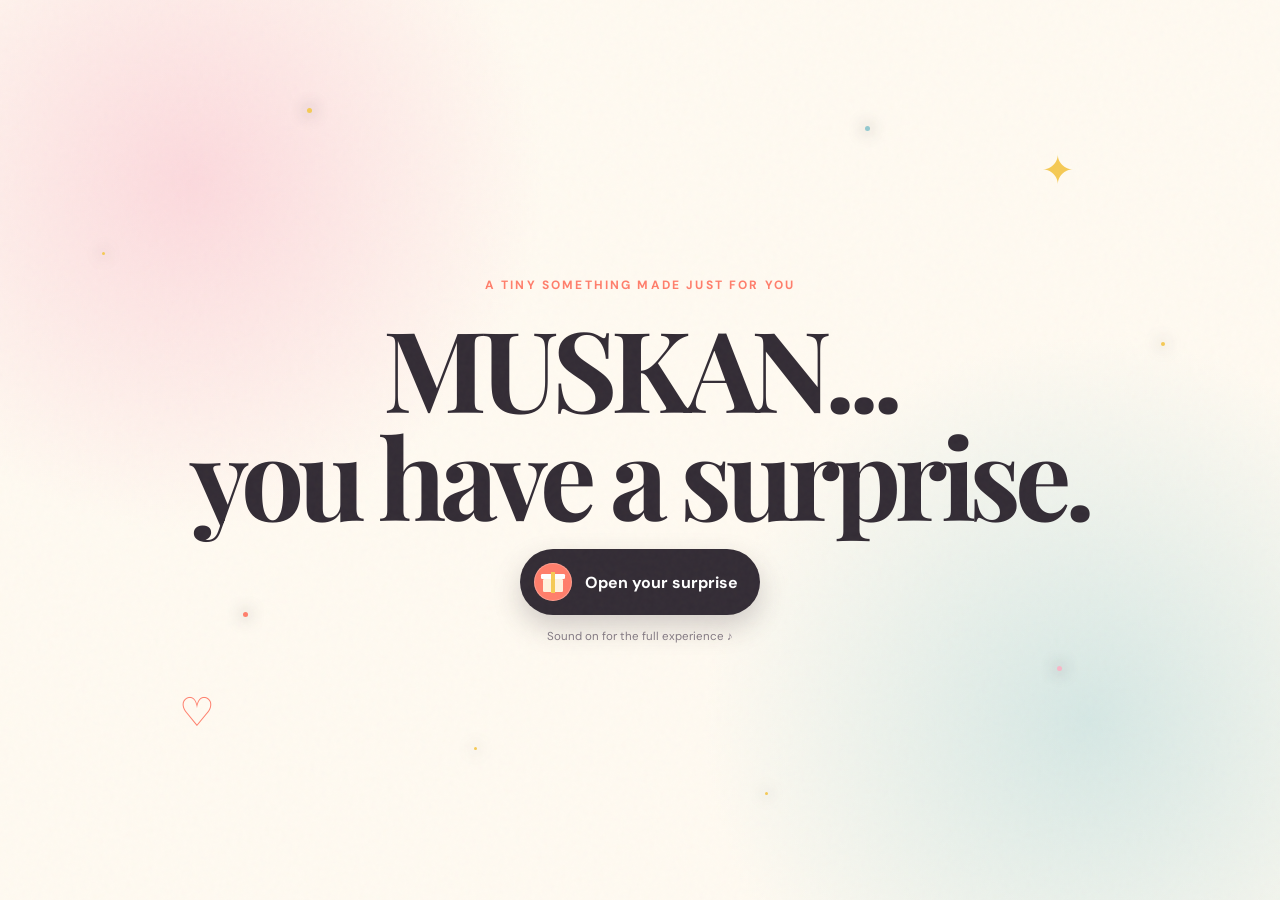
==== birthday/index.html @ 4f7c6320 "happy" ====
<!doctype html>
<html lang="en">
  <head>
    <meta charset="UTF-8" />
    <meta name="viewport" content="width=device-width, initial-scale=1.0" />
    <meta name="theme-color" content="#fff7ed" />
    <meta
      name="description"
      content="A little birthday surprise, made with a whole lot of love."
    />
    <title>A Birthday Surprise ✨</title>
    <link rel="preconnect" href="https://fonts.googleapis.com" />
    <link rel="preconnect" href="https://fonts.gstatic.com" crossorigin />
    <link
      href="https://fonts.googleapis.com/css2?family=DM+Sans:wght@400;500;600;700&family=Playfair+Display:ital,wght@0,700;1,600&display=swap"
      rel="stylesheet"
    />
    <link rel="stylesheet" href="styles.css" />
  </head>
  <body>
    <div class="noise" aria-hidden="true"></div>
    <div class="cursor-glow" id="cursor-glow" aria-hidden="true"></div>
    <canvas id="confetti" aria-hidden="true"></canvas>

    <main>
      <section class="intro" id="intro" aria-labelledby="intro-title">
        <div class="star-field" aria-hidden="true">
          <i></i><i></i><i></i><i></i><i></i><i></i><i></i><i></i>
        </div>
        <div class="intro-orbit orbit-one" aria-hidden="true">✦</div>
        <div class="intro-orbit orbit-two" aria-hidden="true">♡</div>
        <p class="eyebrow">A tiny something made just for you</p>
        <h1 id="intro-title">MUSKAN...<br />you have a surprise.</h1>
        <button class="gift-button" id="open-surprise" type="button">
          <span class="gift-icon" aria-hidden="true">
            <i class="gift-lid"></i><i class="gift-box"></i><i class="gift-ribbon"></i>
          </span>
          <span>Open your surprise</span>
        </button>
        <p class="sound-note">Sound on for the full experience ♪</p>
      </section>

      <div class="surprise" id="surprise" aria-hidden="true">
        <nav class="nav" aria-label="Main navigation">
          <span class="page-progress" id="page-progress" aria-hidden="true"></span>
          <a class="logo" href="#home" aria-label="Back to top">♡</a>
          <div class="nav-links">
            <a href="#wish">Your wish</a>
            <a href="#memories">Memories</a>
            <a href="#reasons">Why you</a>
            <a href="#finale">One more thing</a>
          </div>
          <button class="music-button" id="music-toggle" type="button" aria-label="Pause music">
            <span class="music-bars" aria-hidden="true"><i></i><i></i><i></i></span>
          </button>
        </nav>

        <section class="hero" id="home">
          <div class="hero-sparkles" aria-hidden="true">
            <span>✦</span><span>✧</span><span>✦</span>
          </div>
          <div class="balloon balloon-one" aria-hidden="true"><i></i></div>
          <div class="balloon balloon-two" aria-hidden="true"><i></i></div>
          <div class="balloon balloon-three" aria-hidden="true"><i></i></div>
          <p class="eyebrow reveal">Today is a very good day because...</p>
          <h2 class="reveal">the world got<br /><em>you.</em></h2>
          <p class="hero-copy reveal">
            Happy Birthday, <span data-name>Beautiful Human</span>! Here’s your
            little corner of the internet, wrapped in love.
          </p>
          <a class="scroll-cue reveal" href="#wish">
            <span>unwrap it</span>
            <span aria-hidden="true">↓</span>
          </a>
          <div class="floating-shape shape-pink" aria-hidden="true"></div>
          <div class="floating-shape shape-yellow" aria-hidden="true"></div>
          <div class="floating-shape shape-blue" aria-hidden="true"></div>
        </section>

        <div class="marquee" aria-label="Birthday celebration">
          <div class="marquee-track">
            <span>HAPPY BIRTHDAY</span><i>✦</i><span>MAKE A WISH</span><i>♡</i>
            <span>YOU ARE LOVED</span><i>✦</i><span>HAPPY BIRTHDAY</span><i>♡</i>
            <span>MAKE A WISH</span><i>✦</i><span>YOU ARE LOVED</span><i>♡</i>
          </div>
        </div>

        <section class="wish section" id="wish">
          <div class="section-number">01</div>
          <div class="wish-card reveal">
            <span class="tape" aria-hidden="true"></span>
            <span class="wax-seal" aria-hidden="true">♡</span>
            <p class="handwritten">My birthday wish for you</p>
            <h3>May this year feel like sunshine finding you in every room.</h3>
            <p>
              May you laugh until your cheeks hurt, meet beautiful surprises,
              and keep becoming more wonderfully, unmistakably you.
            </p>
            <div class="card-signoff">
              With all my heart,<br /><strong data-from>Your favourite person</strong> ♡
            </div>
          </div>
          <div class="doodle doodle-star" aria-hidden="true">✦</div>
          <div class="doodle doodle-heart" aria-hidden="true">♡</div>
        </section>

        <section class="memories section" id="memories">
          <div class="memory-heading reveal">
            <div class="section-number">02</div>
            <p class="eyebrow">Some favourite frames</p>
            <h3>A face the camera<br /><em>clearly adores.</em></h3>
            <p>Four little reminders that you make every frame brighter.</p>
          </div>
          <div class="photo-collage">
            <figure class="photo-card photo-main reveal">
              <img
                src="photo/WhatsApp Image 2026-07-06 at 11.30.41 AM.jpeg"
                alt="A beautiful illustrated portrait of Mahi"
              />
              <figcaption>main character energy ✦</figcaption>
            </figure>
            <figure class="photo-card photo-yellow reveal">
              <img
                src="photo/WhatsApp Image 2026-07-06 at 11.30.42 AM (1).jpeg"
                alt="Mahi wearing a bright yellow outfit"
              />
              <figcaption>sunshine, but make it a person</figcaption>
            </figure>
            <figure class="photo-card photo-blue reveal">
              <img
                src="photo/WhatsApp Image 2026-07-06 at 11.30.42 AM (2).jpeg"
                alt="A portrait of Mahi in blue"
              />
              <figcaption>pretty in every colour ♡</figcaption>
            </figure>
            <figure class="photo-card photo-mono reveal">
              <img
                src="photo/WhatsApp Image 2026-07-06 at 11.30.42 AM.jpeg"
                alt="A black and white portrait of Mahi"
              />
              <figcaption>that smile, always</figcaption>
            </figure>
          </div>
        </section>

        <section class="reasons section" id="reasons">
          <div class="section-heading reveal">
            <div class="section-number">03</div>
            <p class="eyebrow">A few of approximately a million</p>
            <h3>reasons you’re<br /><em>my favourite.</em></h3>
          </div>
          <div class="reason-grid">
            <article class="reason-card coral reveal">
              <span>01</span>
              <div class="reason-icon" aria-hidden="true">☀</div>
              <h4>Your light</h4>
              <p>You make ordinary days feel warmer just by being in them.</p>
            </article>
            <article class="reason-card yellow reveal">
              <span>02</span>
              <div class="reason-icon" aria-hidden="true">☺</div>
              <h4>Your laugh</h4>
              <p>The kind that is wildly contagious and always worth chasing.</p>
            </article>
            <article class="reason-card blue reveal">
              <span>03</span>
              <div class="reason-icon" aria-hidden="true">∞</div>
              <h4>Your heart</h4>
              <p>Soft, brave, generous—and somehow making room for everyone.</p>
            </article>
          </div>
        </section>

        <section class="cake-section section">
          <div class="cake-copy reveal">
            <div class="section-number">04</div>
            <p class="eyebrow">No birthday without a wish</p>
            <h3>Close your eyes.<br />Make it a good one.</h3>
            <p>Then tap the candle to blow it out.</p>
          </div>
          <button class="cake reveal" id="cake" type="button" aria-label="Blow out the birthday candle">
            <span class="flame"></span>
            <span class="wick"></span>
            <span class="candle"></span>
            <span class="icing"></span>
            <span class="cake-body"></span>
            <span class="plate"></span>
          </button>
          <p class="wish-made" id="wish-made" role="status">Wish officially sent to the universe ✨</p>
        </section>

        <section class="finale section" id="finale">
          <div class="finale-content reveal">
            <span class="big-heart" aria-hidden="true">♡</span>
            <p class="eyebrow">And finally...</p>
            <h3>I hope today loves you<br />as much as <em>I do.</em></h3>
            <p>
              Happy Birthday, <span data-name>Beautiful Human</span>.<br />
              This year is going to look so good on you.
            </p>
            <div class="final-buttons">
              <button class="replay-button" id="replay-confetti" type="button">
                Celebrate again <span aria-hidden="true">✦</span>
              </button>
              <button class="hug-button" id="send-hug" type="button">
                Tap for a hug <span aria-hidden="true">♡</span>
              </button>
            </div>
          </div>
          <div class="hug-message" id="hug-message" role="status">
            <span>Big warm birthday hug delivered!</span> 🤗
          </div>
          <footer>
            Made with <span aria-label="love">♥</span> by <span data-from>Your favourite person</span>
          </footer>
        </section>
      </div>
    </main>

    <script src="script.js"></script>
  </body>
</html>
---- birthday/styles.css ----
:root {
  --ink: #332c35;
  --paper: #fffaf1;
  --cream: #fff3df;
  --coral: #ff7e6b;
  --pink: #f8b6c8;
  --yellow: #f5ca55;
  --blue: #93c9cf;
  --purple: #7662a9;
  --shadow: 0 24px 70px rgba(79, 52, 53, 0.13);
}

* {
  box-sizing: border-box;
}

html {
  scroll-behavior: smooth;
}

body {
  margin: 0;
  color: var(--ink);
  background: var(--paper);
  font-family: "DM Sans", sans-serif;
  overflow-x: hidden;
}

::selection {
  color: #fff;
  background: var(--coral);
}

body.locked {
  overflow: hidden;
}

.cursor-glow {
  position: fixed;
  top: 0;
  left: 0;
  z-index: 19;
  width: 22rem;
  height: 22rem;
  border-radius: 50%;
  opacity: 0;
  pointer-events: none;
  background: radial-gradient(circle, rgba(255, 200, 159, 0.2), transparent 68%);
  transform: translate(-50%, -50%);
  transition: opacity 0.3s ease;
}

body:hover .cursor-glow {
  opacity: 1;
}

button,
a {
  -webkit-tap-highlight-color: transparent;
}

button {
  font: inherit;
}

.noise {
  position: fixed;
  inset: 0;
  z-index: 20;
  pointer-events: none;
  opacity: 0.035;
  background-image: url("data:image/svg+xml,%3Csvg viewBox='0 0 180 180' xmlns='http://www.w3.org/2000/svg'%3E%3Cfilter id='n'%3E%3CfeTurbulence type='fractalNoise' baseFrequency='.9' numOctaves='4' stitchTiles='stitch'/%3E%3C/filter%3E%3Crect width='100%25' height='100%25' filter='url(%23n)' opacity='.8'/%3E%3C/svg%3E");
}

#confetti {
  position: fixed;
  inset: 0;
  z-index: 50;
  width: 100%;
  height: 100%;
  pointer-events: none;
}

.intro {
  min-height: 100svh;
  display: grid;
  place-content: center;
  justify-items: center;
  gap: 1.3rem;
  padding: 2rem;
  text-align: center;
  background:
    radial-gradient(circle at 15% 20%, rgba(248, 182, 200, 0.48), transparent 22rem),
    radial-gradient(circle at 85% 80%, rgba(147, 201, 207, 0.38), transparent 24rem),
    var(--paper);
  transition: opacity 0.8s ease, transform 0.8s ease;
  overflow: hidden;
}

.intro.opened {
  opacity: 0;
  transform: scale(1.08);
  pointer-events: none;
}

.eyebrow {
  margin: 0;
  color: var(--coral);
  font-size: 0.75rem;
  font-weight: 700;
  letter-spacing: 0.18em;
  text-transform: uppercase;
}

.intro h1,
.hero h2,
.section h3 {
  font-family: "Playfair Display", serif;
}

.intro h1 {
  margin: 0;
  font-size: clamp(3.2rem, 9vw, 7rem);
  line-height: 0.96;
  letter-spacing: -0.055em;
}

.gift-button,
.replay-button {
  display: inline-flex;
  align-items: center;
  gap: 0.8rem;
  border: 0;
  border-radius: 999px;
  padding: 0.85rem 1.4rem 0.85rem 0.9rem;
  color: #fff;
  background: var(--ink);
  font-weight: 700;
  cursor: pointer;
  box-shadow: 0 12px 28px rgba(51, 44, 53, 0.22);
  transition: transform 0.2s ease, box-shadow 0.2s ease;
}

.gift-button {
  position: relative;
  isolation: isolate;
  overflow: hidden;
}

.gift-button::after {
  position: absolute;
  inset: 0;
  z-index: -1;
  content: "";
  background: linear-gradient(110deg, transparent 20%, rgba(255,255,255,.22) 45%, transparent 70%);
  transform: translateX(-120%);
  animation: button-shine 3s ease-in-out infinite;
}

.gift-button:hover,
.replay-button:hover {
  transform: translateY(-3px);
  box-shadow: 0 16px 35px rgba(51, 44, 53, 0.28);
}

.gift-icon {
  position: relative;
  display: grid;
  place-items: center;
  width: 2.4rem;
  height: 2.4rem;
  border-radius: 50%;
  background: var(--coral);
  box-shadow: inset 0 0 0 1px rgba(255,255,255,.25);
}

.gift-icon i {
  position: absolute;
  display: block;
}

.gift-box {
  bottom: 0.56rem;
  width: 1.25rem;
  height: 0.85rem;
  border-radius: 0.08rem;
  background: #fff3df;
}

.gift-lid {
  top: 0.68rem;
  z-index: 2;
  width: 1.48rem;
  height: 0.34rem;
  border-radius: 0.08rem;
  background: #fff;
  transform-origin: left bottom;
  transition: transform 0.35s ease;
}

.gift-ribbon {
  top: 0.6rem;
  z-index: 3;
  width: 0.23rem;
  height: 1.27rem;
  background: var(--yellow);
}

.gift-button:hover .gift-lid {
  transform: translateY(-.18rem) rotate(-8deg);
}

.sound-note {
  margin: -0.4rem 0 0;
  color: #897f88;
  font-size: 0.72rem;
}

.intro-orbit {
  position: absolute;
  font-size: 2.5rem;
  animation: float 4s ease-in-out infinite;
}

.star-field i {
  position: absolute;
  width: 5px;
  height: 5px;
  border-radius: 50%;
  background: var(--yellow);
  box-shadow: 0 0 16px currentColor;
  animation: twinkle 2.4s ease-in-out infinite alternate;
}

.star-field i:nth-child(1) { top: 12%; left: 24%; }
.star-field i:nth-child(2) { top: 28%; left: 8%; width: 3px; height: 3px; animation-delay: -.4s; }
.star-field i:nth-child(3) { top: 68%; left: 19%; background: var(--coral); animation-delay: -1s; }
.star-field i:nth-child(4) { top: 83%; left: 37%; width: 3px; height: 3px; animation-delay: -.7s; }
.star-field i:nth-child(5) { top: 14%; right: 32%; background: var(--blue); animation-delay: -1.2s; }
.star-field i:nth-child(6) { top: 38%; right: 9%; width: 4px; height: 4px; animation-delay: -.2s; }
.star-field i:nth-child(7) { top: 74%; right: 17%; background: var(--pink); animation-delay: -.9s; }
.star-field i:nth-child(8) { top: 88%; right: 40%; width: 3px; height: 3px; animation-delay: -1.4s; }

.orbit-one {
  top: 16%;
  right: 16%;
  color: var(--yellow);
}

.orbit-two {
  bottom: 18%;
  left: 14%;
  color: var(--coral);
  animation-delay: -2s;
}

.surprise {
  display: none;
}

.surprise.visible {
  display: block;
  animation: appear 0.8s ease both;
}

.nav {
  position: fixed;
  top: 0;
  left: 0;
  right: 0;
  z-index: 15;
  display: flex;
  align-items: center;
  justify-content: space-between;
  padding: 1.1rem clamp(1.25rem, 4vw, 4rem);
  background: rgba(255, 250, 241, 0.78);
  border-bottom: 1px solid rgba(51, 44, 53, 0.07);
  backdrop-filter: blur(16px);
}

.page-progress {
  position: absolute;
  bottom: -1px;
  left: 0;
  width: 0;
  height: 2px;
  background: linear-gradient(90deg, var(--coral), var(--yellow), var(--blue));
  box-shadow: 0 0 10px rgba(255, 126, 107, .45);
}

.logo {
  color: var(--coral);
  font-size: 1.8rem;
  line-height: 1;
  text-decoration: none;
}

.nav-links {
  display: flex;
  gap: 2rem;
}

.nav-links a {
  color: var(--ink);
  font-size: 0.78rem;
  font-weight: 700;
  text-decoration: none;
}

.music-button {
  display: grid;
  place-items: center;
  width: 2.6rem;
  height: 2.6rem;
  border: 0;
  border-radius: 50%;
  color: #fff;
  background: var(--ink);
  cursor: pointer;
}

.music-bars {
  display: flex;
  align-items: center;
  gap: 2px;
  height: 14px;
}

.music-bars i {
  display: block;
  width: 2px;
  height: 100%;
  background: currentColor;
  animation: sound 0.8s ease-in-out infinite alternate;
}

.music-bars i:nth-child(2) {
  animation-delay: -0.35s;
}

.music-bars i:nth-child(3) {
  animation-delay: -0.6s;
}

.music-button.paused .music-bars i {
  height: 3px;
  animation: none;
}

.hero {
  position: relative;
  min-height: 100svh;
  display: grid;
  place-content: center;
  justify-items: center;
  overflow: hidden;
  padding: 8rem 1.5rem 4rem;
  text-align: center;
  background: var(--cream);
}

.hero h2 {
  position: relative;
  z-index: 2;
  margin: 1rem 0 1.5rem;
  font-size: clamp(4rem, 12vw, 9.5rem);
  line-height: 0.82;
  letter-spacing: -0.065em;
}

.hero h2 em {
  display: inline-block;
  background: linear-gradient(110deg, var(--coral) 20%, #e06293 55%, var(--purple));
  -webkit-background-clip: text;
  background-clip: text;
  color: transparent;
  filter: drop-shadow(0 9px 16px rgba(255, 126, 107, .14));
}

em {
  color: var(--coral);
  font-weight: 600;
}

.hero-copy {
  position: relative;
  z-index: 2;
  max-width: 34rem;
  margin: 0;
  color: #675f68;
  font-size: clamp(1rem, 2vw, 1.22rem);
  line-height: 1.7;
}

.scroll-cue {
  display: flex;
  flex-direction: column;
  gap: 0.3rem;
  margin-top: 4rem;
  color: var(--ink);
  font-size: 0.66rem;
  font-weight: 700;
  letter-spacing: 0.16em;
  text-decoration: none;
  text-transform: uppercase;
  animation: bob 2s ease-in-out infinite;
}

.floating-shape {
  position: absolute;
  border-radius: 44% 56% 57% 43% / 48% 39% 61% 52%;
  filter: saturate(0.9);
  animation: drift 8s ease-in-out infinite alternate;
}

.shape-pink {
  top: 19%;
  left: -3rem;
  width: 14rem;
  height: 12rem;
  background: var(--pink);
  transform: rotate(20deg);
}

.shape-yellow {
  top: 16%;
  right: 7%;
  width: 7rem;
  height: 7rem;
  background: var(--yellow);
  animation-delay: -2s;
}

.shape-blue {
  right: -4rem;
  bottom: 11%;
  width: 15rem;
  height: 17rem;
  background: var(--blue);
  animation-delay: -5s;
}

.hero-sparkles span {
  position: absolute;
  z-index: 3;
  color: var(--coral);
  font-size: 2rem;
}

.hero-sparkles span:nth-child(1) { top: 25%; left: 22%; }
.hero-sparkles span:nth-child(2) { top: 35%; right: 22%; color: var(--purple); }
.hero-sparkles span:nth-child(3) { bottom: 22%; left: 30%; color: var(--yellow); }

.balloon {
  position: absolute;
  z-index: 1;
  width: 4.8rem;
  height: 6rem;
  border-radius: 52% 48% 48% 52% / 58% 58% 42% 42%;
  opacity: .9;
  box-shadow: inset -12px -8px 20px rgba(51,44,53,.12), inset 9px 9px 15px rgba(255,255,255,.28);
  animation: balloon-float 5.5s ease-in-out infinite alternate;
}

.balloon::before {
  position: absolute;
  bottom: -.42rem;
  left: 50%;
  content: "";
  border-right: .38rem solid transparent;
  border-bottom: .55rem solid currentColor;
  border-left: .38rem solid transparent;
  transform: translateX(-50%);
}

.balloon i {
  position: absolute;
  top: 100%;
  left: 50%;
  width: 1px;
  height: 7rem;
  background: rgba(51,44,53,.26);
  transform-origin: top;
  transform: rotate(6deg);
}

.balloon-one { top: 17%; left: 12%; color: var(--coral); background: var(--coral); }
.balloon-two { top: 24%; right: 13%; color: var(--yellow); background: var(--yellow); animation-delay: -1.8s; transform: scale(.78); }
.balloon-three { bottom: 19%; left: 17%; color: var(--purple); background: var(--purple); animation-delay: -3.2s; transform: scale(.58); }

.marquee {
  position: relative;
  z-index: 3;
  overflow: hidden;
  padding: 1rem 0;
  color: #fff;
  background: var(--ink);
  transform: rotate(-1deg) scale(1.01);
}

.marquee-track {
  display: flex;
  width: max-content;
  align-items: center;
  gap: 2rem;
  animation: marquee-scroll 22s linear infinite;
}

.marquee span {
  font-family: "Playfair Display", serif;
  font-size: clamp(1rem, 2vw, 1.45rem);
  font-style: italic;
  letter-spacing: .06em;
  white-space: nowrap;
}

.marquee i {
  color: var(--yellow);
  font-style: normal;
}

.section {
  position: relative;
  min-height: 80vh;
  padding: clamp(5rem, 10vw, 9rem) clamp(1.4rem, 8vw, 8rem);
}

.section-number {
  color: var(--coral);
  font-size: 0.7rem;
  font-weight: 700;
  letter-spacing: 0.18em;
}

.wish {
  display: grid;
  place-items: center;
  background:
    linear-gradient(rgba(255,255,255,.35) 1px, transparent 1px),
    linear-gradient(90deg, rgba(255,255,255,.35) 1px, transparent 1px),
    var(--blue);
  background-size: 30px 30px;
}

.wish > .section-number {
  position: absolute;
  top: 3rem;
  left: 4rem;
  color: rgba(51, 44, 53, 0.55);
}

.wish-card {
  position: relative;
  max-width: 48rem;
  padding: clamp(2.3rem, 6vw, 5rem);
  text-align: center;
  background: var(--paper);
  box-shadow: var(--shadow);
  transform: rotate(-1.5deg);
}

.wax-seal {
  position: absolute;
  right: 2rem;
  bottom: 2rem;
  display: grid;
  place-items: center;
  width: 3.7rem;
  height: 3.7rem;
  border-radius: 46% 54% 50% 50%;
  color: #fff;
  background: var(--coral);
  box-shadow: 0 5px 0 #de6959, 0 9px 18px rgba(51,44,53,.18);
  font-size: 1.5rem;
  transform: rotate(8deg);
}

.wish-card .tape {
  position: absolute;
  top: -1.2rem;
  left: 50%;
  width: 8rem;
  height: 2.4rem;
  background: rgba(245, 202, 85, 0.72);
  transform: translateX(-50%) rotate(2deg);
}

.handwritten {
  color: var(--coral);
  font-family: "Playfair Display", serif;
  font-size: 1.1rem;
  font-style: italic;
}

.wish-card h3 {
  margin: 1rem 0 1.5rem;
  font-size: clamp(2rem, 5vw, 4rem);
  line-height: 1.1;
}

.wish-card > p:not(.handwritten) {
  max-width: 35rem;
  margin: auto;
  color: #6d656d;
  line-height: 1.8;
}

.card-signoff {
  margin-top: 2.2rem;
  color: var(--purple);
  font-family: "Playfair Display", serif;
  font-style: italic;
  line-height: 1.6;
}

.doodle {
  position: absolute;
  color: var(--paper);
  font-size: 4rem;
}

.doodle-star { right: 8%; top: 17%; transform: rotate(14deg); }
.doodle-heart { left: 8%; bottom: 16%; transform: rotate(-12deg); }

.memories {
  min-height: 110vh;
  display: grid;
  grid-template-columns: .78fr 1.22fr;
  align-items: center;
  gap: clamp(2rem, 6vw, 7rem);
  overflow: hidden;
  background: #f6d9df;
}

.memory-heading {
  position: relative;
  z-index: 3;
}

.memory-heading .eyebrow {
  margin: 1.3rem 0 .9rem;
}

.memory-heading h3 {
  margin: 0;
  font-size: clamp(2.8rem, 6vw, 5.8rem);
  line-height: .98;
  letter-spacing: -.045em;
}

.memory-heading > p:last-child {
  max-width: 27rem;
  margin-top: 1.8rem;
  color: #6f5d65;
  line-height: 1.75;
}

.photo-collage {
  position: relative;
  min-height: 47rem;
  perspective: 1200px;
}

.photo-card {
  position: absolute;
  margin: 0;
  padding: .7rem .7rem 2.8rem;
  background: #fffdf8;
  box-shadow: 0 22px 55px rgba(65, 43, 52, .2);
  transition: z-index .1s, transform .35s cubic-bezier(.2,.8,.2,1), box-shadow .35s ease;
}

.photo-card:hover {
  z-index: 8;
  box-shadow: 0 32px 75px rgba(65, 43, 52, .28);
}

.photo-card img {
  display: block;
  width: 100%;
  height: 100%;
  object-fit: cover;
  object-position: center 20%;
  filter: saturate(.92) contrast(1.02);
}

.photo-card figcaption {
  position: absolute;
  right: .8rem;
  bottom: .85rem;
  left: .8rem;
  overflow: hidden;
  color: #655b62;
  font-family: "Playfair Display", serif;
  font-size: .9rem;
  font-style: italic;
  text-align: center;
  text-overflow: ellipsis;
  white-space: nowrap;
}

.photo-main {
  top: 1rem;
  left: 4%;
  z-index: 2;
  width: 47%;
  height: 34rem;
  transform: rotate(-5deg);
}

.photo-main:hover { transform: rotate(-2deg) translateY(-12px) scale(1.03); }

.photo-yellow {
  top: 0;
  right: 0;
  width: 43%;
  height: 28rem;
  transform: rotate(6deg);
}

.photo-yellow:hover { transform: rotate(3deg) translateY(-12px) scale(1.03); }

.photo-blue {
  right: 8%;
  bottom: 0;
  z-index: 3;
  width: 39%;
  height: 27rem;
  transform: rotate(-4deg);
}

.photo-blue:hover { transform: rotate(-1deg) translateY(-12px) scale(1.03); }

.photo-mono {
  bottom: 2rem;
  left: 1%;
  width: 35%;
  height: 23rem;
  transform: rotate(8deg);
}

.photo-mono img {
  object-position: center 14%;
}

.photo-mono:hover { transform: rotate(4deg) translateY(-12px) scale(1.03); }

.reasons {
  background: var(--paper);
}

.section-heading {
  max-width: 52rem;
  margin-bottom: 4rem;
}

.section-heading .eyebrow {
  margin: 1.3rem 0 0.8rem;
}

.section-heading h3,
.cake-copy h3,
.finale h3 {
  margin: 0;
  font-size: clamp(2.7rem, 7vw, 6rem);
  line-height: 0.98;
  letter-spacing: -0.04em;
}

.reason-grid {
  display: grid;
  grid-template-columns: repeat(3, 1fr);
  gap: 1.2rem;
}

.reason-card {
  min-height: 24rem;
  display: flex;
  flex-direction: column;
  padding: 1.7rem;
  border-radius: 0.35rem;
  transition: transform 0.25s ease;
}

.reason-card:hover {
  transform: translateY(-8px) rotate(-1deg);
}

.reason-card.coral { background: var(--coral); }
.reason-card.yellow { background: var(--yellow); }
.reason-card.blue { background: var(--blue); }

.reason-card > span {
  color: rgba(51, 44, 53, 0.55);
  font-size: 0.7rem;
  font-weight: 700;
}

.reason-icon {
  display: grid;
  flex: 1;
  place-items: center;
  font-family: "Playfair Display", serif;
  font-size: 6rem;
}

.reason-card h4 {
  margin: 0 0 0.6rem;
  font-family: "Playfair Display", serif;
  font-size: 2rem;
}

.reason-card p {
  margin: 0;
  line-height: 1.6;
}

.cake-section {
  min-height: 90vh;
  display: grid;
  grid-template-columns: 1fr 1fr;
  align-items: center;
  gap: 4rem;
  overflow: hidden;
  background: var(--purple);
  color: #fff;
}

.cake-copy .section-number,
.cake-copy .eyebrow {
  color: var(--pink);
}

.cake-copy .eyebrow {
  margin: 1.3rem 0 1rem;
}

.cake-copy p:last-child {
  margin-top: 2rem;
  color: rgba(255, 255, 255, 0.72);
}

.cake {
  position: relative;
  width: min(22rem, 80vw);
  height: 28rem;
  justify-self: center;
  border: 0;
  background: transparent;
  cursor: pointer;
}

.cake span {
  position: absolute;
  display: block;
  left: 50%;
  transform: translateX(-50%);
}

.flame {
  top: 1.7rem;
  z-index: 2;
  width: 2rem;
  height: 3rem;
  border-radius: 60% 40% 60% 40%;
  background: #ffd35c;
  box-shadow: 0 0 30px #ffbe3b;
  transform: translateX(-50%) rotate(45deg) !important;
  animation: flicker 0.55s ease-in-out infinite alternate;
  transform-origin: bottom;
}

.cake.blown .flame {
  animation: blowout 0.4s ease forwards;
}

.wick {
  top: 4.4rem;
  width: 0.2rem;
  height: 1rem;
  background: var(--ink);
}

.candle {
  top: 5rem;
  width: 2.6rem;
  height: 8rem;
  border-radius: 0.3rem;
  background: repeating-linear-gradient(-45deg, var(--pink) 0 12px, #fff 12px 24px);
}

.icing {
  bottom: 7rem;
  z-index: 2;
  width: 19rem;
  height: 6rem;
  border-radius: 50% 50% 35% 35%;
  background: var(--pink);
}

.cake-body {
  bottom: 3rem;
  width: 19rem;
  height: 8rem;
  border-radius: 0 0 2rem 2rem;
  background: #f6bd69;
}

.plate {
  bottom: 1rem;
  width: 22rem;
  height: 2.8rem;
  border-radius: 50%;
  background: var(--blue);
}

.wish-made {
  position: absolute;
  right: 10%;
  bottom: 3rem;
  opacity: 0;
  font-family: "Playfair Display", serif;
  font-style: italic;
  transition: opacity 0.5s ease;
}

.wish-made.visible {
  opacity: 1;
}

.finale {
  min-height: 100svh;
  display: grid;
  place-items: center;
  padding-bottom: 2rem;
  text-align: center;
  background:
    radial-gradient(circle at center, rgba(248, 182, 200, 0.3), transparent 30rem),
    var(--cream);
}

.finale::before,
.finale::after {
  position: absolute;
  width: 22rem;
  height: 22rem;
  border: 1px solid rgba(255,126,107,.18);
  border-radius: 50%;
  content: "";
}

.finale::before { top: -9rem; left: -7rem; box-shadow: 0 0 0 3rem rgba(255,126,107,.035), 0 0 0 7rem rgba(255,126,107,.025); }
.finale::after { right: -9rem; bottom: -8rem; box-shadow: 0 0 0 3rem rgba(118,98,169,.035), 0 0 0 7rem rgba(118,98,169,.025); }

.finale-content {
  max-width: 64rem;
}

.big-heart {
  display: block;
  color: var(--coral);
  font-size: 6rem;
  animation: heartbeat 1.6s ease-in-out infinite;
}

.finale .eyebrow {
  margin-bottom: 1.5rem;
}

.finale h3 {
  margin-bottom: 2rem;
}

.finale-content > p:not(.eyebrow) {
  color: #6d656d;
  font-size: 1.1rem;
  line-height: 1.8;
}

.replay-button {
  margin-top: 1.5rem;
  padding: 1rem 1.5rem;
}

.final-buttons {
  display: flex;
  justify-content: center;
  gap: .8rem;
  flex-wrap: wrap;
}

.hug-button {
  margin-top: 1.5rem;
  padding: 1rem 1.5rem;
  border: 1px solid rgba(51,44,53,.15);
  border-radius: 999px;
  color: var(--ink);
  background: rgba(255,255,255,.55);
  font-weight: 700;
  cursor: pointer;
  backdrop-filter: blur(10px);
  transition: transform .2s ease, background .2s ease;
}

.hug-button:hover {
  background: #fff;
  transform: translateY(-3px);
}

.hug-message {
  position: fixed;
  z-index: 40;
  right: 1.5rem;
  bottom: 1.5rem;
  padding: 1rem 1.25rem;
  border: 1px solid rgba(51,44,53,.08);
  border-radius: 1rem;
  opacity: 0;
  background: rgba(255,250,241,.92);
  box-shadow: var(--shadow);
  font-size: .88rem;
  font-weight: 600;
  pointer-events: none;
  transform: translateY(1.5rem);
  transition: opacity .35s ease, transform .35s ease;
  backdrop-filter: blur(14px);
}

.hug-message.visible {
  opacity: 1;
  transform: translateY(0);
}

footer {
  position: absolute;
  bottom: 1.5rem;
  color: #8c828a;
  font-size: 0.72rem;
}

footer span:first-child {
  color: var(--coral);
}

.reveal {
  opacity: 0;
  transform: translateY(28px);
  transition: opacity 0.8s ease, transform 0.8s cubic-bezier(.2,.7,.2,1);
}

.reveal.in-view {
  opacity: 1;
  transform: translateY(0);
}

@keyframes appear { from { opacity: 0; } }
@keyframes float { 50% { transform: translateY(-14px) rotate(8deg); } }
@keyframes bob { 50% { transform: translateY(8px); } }
@keyframes drift { to { transform: translate(1.5rem, -1rem) rotate(15deg); } }
@keyframes sound { from { height: 25%; } to { height: 100%; } }
@keyframes flicker { to { transform: translateX(-50%) rotate(42deg) scale(.9, 1.08); } }
@keyframes blowout { to { opacity: 0; transform: translateX(-50%) translateY(-1rem) rotate(60deg) scale(0); } }
@keyframes heartbeat { 50% { transform: scale(1.12); } }
@keyframes twinkle { to { opacity: .18; transform: scale(.55); } }
@keyframes button-shine { 0%, 55% { transform: translateX(-120%); } 85%, 100% { transform: translateX(120%); } }
@keyframes balloon-float { to { translate: 0 -1.6rem; rotate: 3deg; } }
@keyframes marquee-scroll { to { transform: translateX(-50%); } }

@media (max-width: 760px) {
  .nav-links { display: none; }
  .shape-pink { width: 9rem; height: 8rem; }
  .shape-blue { width: 10rem; height: 12rem; }
  .reason-grid { grid-template-columns: 1fr; }
  .reason-card { min-height: 20rem; }
  .cake-section { grid-template-columns: 1fr; gap: 0; text-align: center; }
  .cake { height: 25rem; }
  .wish-made { right: 0; left: 0; bottom: 2rem; text-align: center; }
  .wish > .section-number { left: 1.5rem; }
  .orbit-one { right: 7%; }
  .orbit-two { left: 7%; }
  .balloon-one { left: 3%; transform: scale(.6); }
  .balloon-two { right: 1%; transform: scale(.55); }
  .balloon-three { display: none; }
  .wax-seal { right: 1rem; bottom: 1rem; transform: scale(.75) rotate(8deg); }
  .cursor-glow { display: none; }
  .hug-message { right: 1rem; bottom: 1rem; left: 1rem; text-align: center; }
  .memories {
    display: block;
    min-height: auto;
  }
  .memory-heading {
    margin-bottom: 3rem;
  }
  .photo-collage {
    min-height: 43rem;
    margin: 0 -1rem;
  }
  .photo-main { width: 58%; height: 25rem; left: 0; }
  .photo-yellow { width: 48%; height: 20rem; right: -2%; }
  .photo-blue { width: 47%; height: 21rem; right: 1%; bottom: 0; }
  .photo-mono { width: 43%; height: 18rem; left: 1%; bottom: 1rem; }
}

@media (prefers-reduced-motion: reduce) {
  html { scroll-behavior: auto; }
  *, *::before, *::after {
    animation-duration: 0.01ms !important;
    animation-iteration-count: 1 !important;
    transition-duration: 0.01ms !important;
  }
}
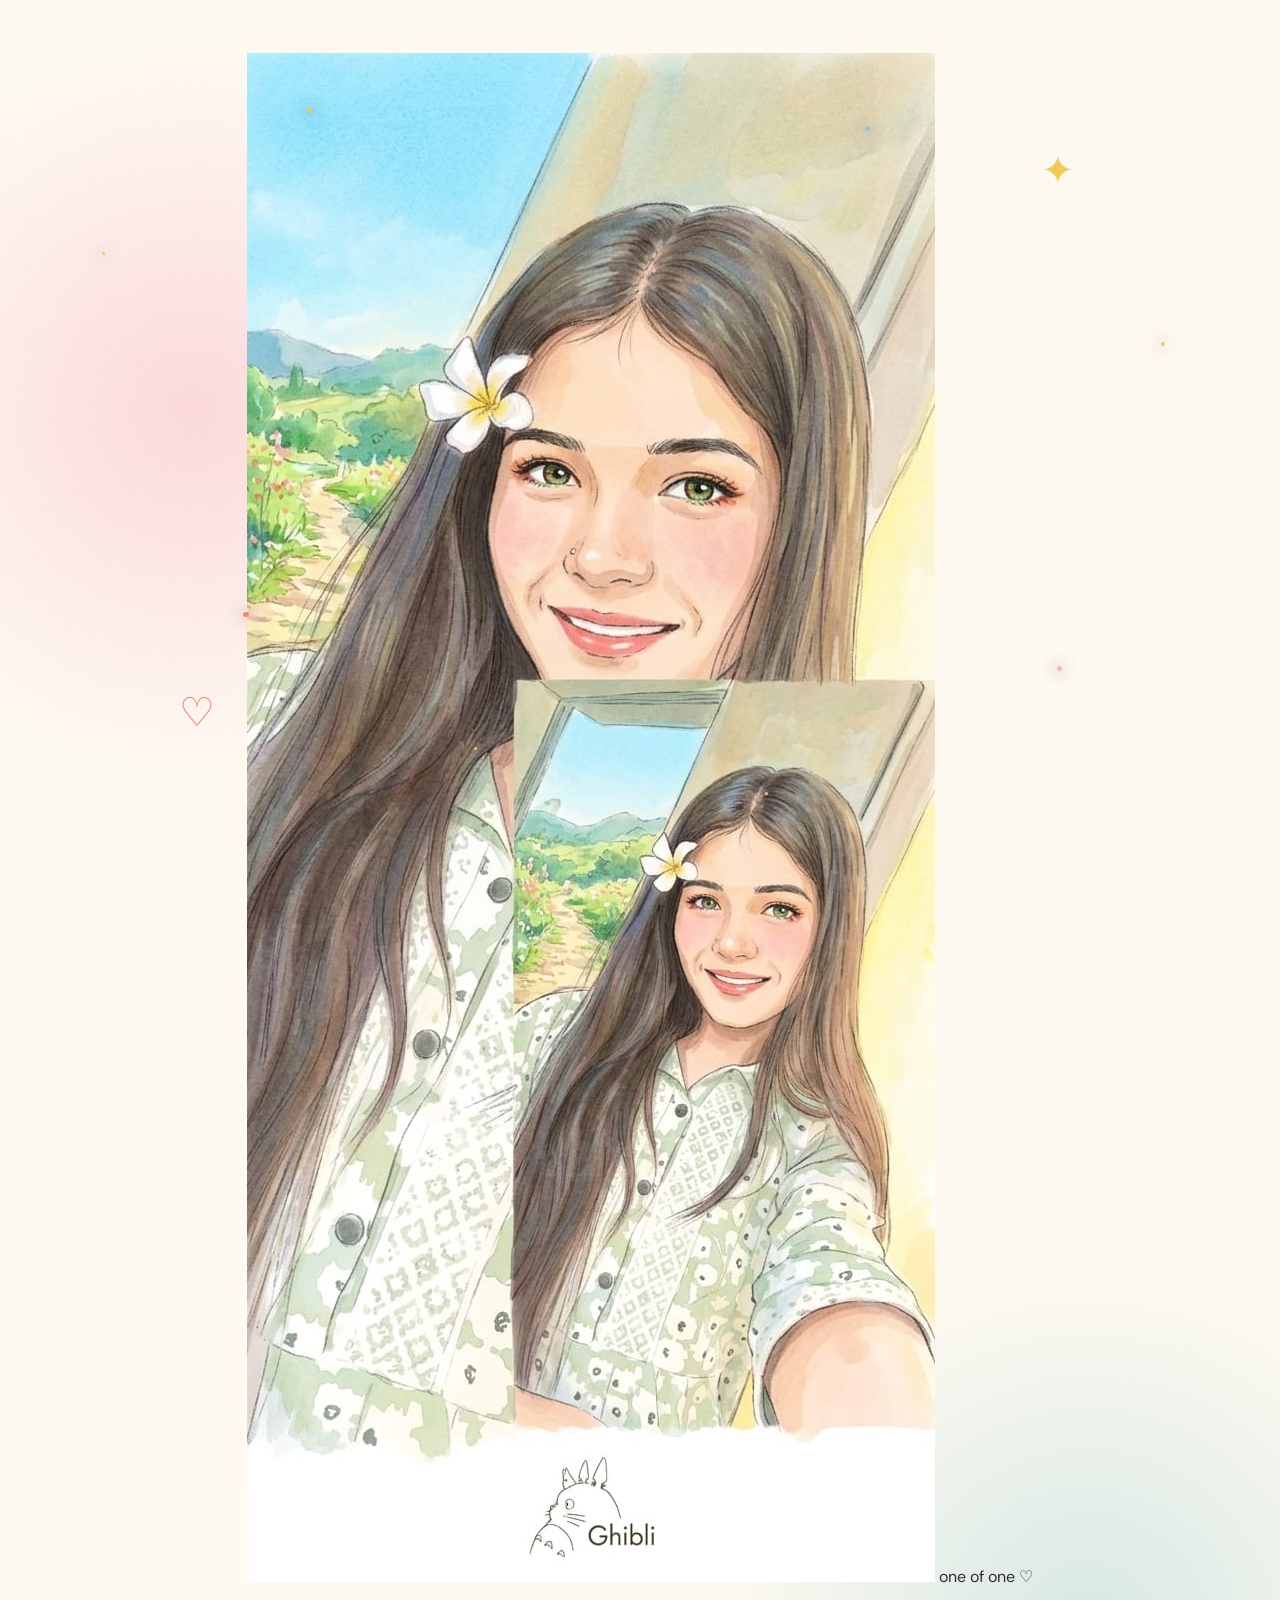
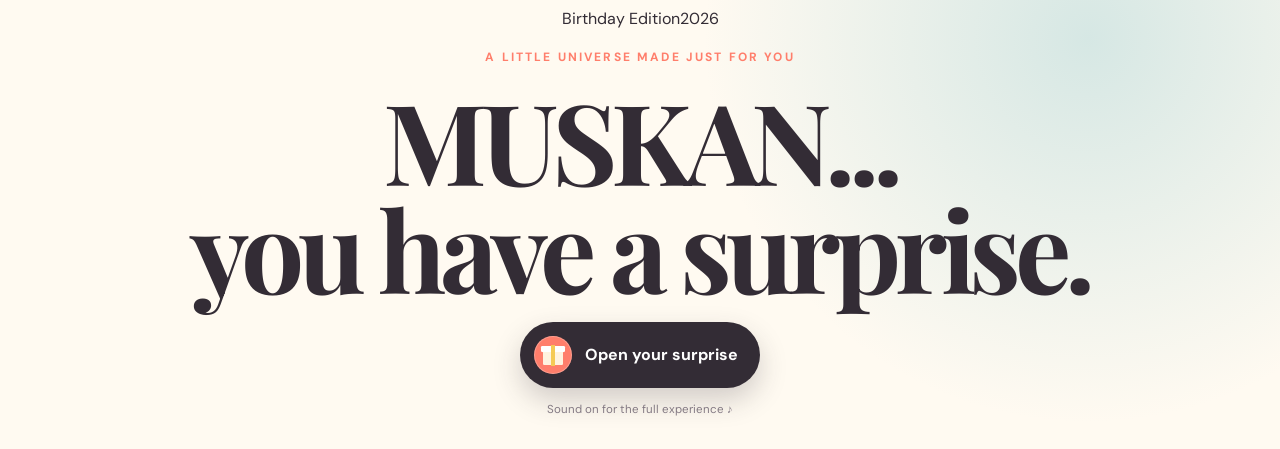
==== commit 89f4ee3c: "lux" ====
--- a/birthday/index.html
+++ b/birthday/index.html
@@ -27,9 +27,15 @@
         <div class="star-field" aria-hidden="true">
           <i></i><i></i><i></i><i></i><i></i><i></i><i></i><i></i>
         </div>
+        <div class="intro-portrait" aria-hidden="true">
+          <div class="portrait-halo"></div>
+          <img src="photo/WhatsApp Image 2026-07-06 at 11.30.41 AM.jpeg" alt="" />
+          <span class="portrait-note">one of one ♡</span>
+        </div>
         <div class="intro-orbit orbit-one" aria-hidden="true">✦</div>
         <div class="intro-orbit orbit-two" aria-hidden="true">♡</div>
-        <p class="eyebrow">A tiny something made just for you</p>
+        <div class="edition-badge"><span>Birthday Edition</span><i></i><span>2026</span></div>
+        <p class="eyebrow">A little universe made just for you</p>
         <h1 id="intro-title">MUSKAN...<br />you have a surprise.</h1>
         <button class="gift-button" id="open-surprise" type="button">
           <span class="gift-icon" aria-hidden="true">
@@ -56,6 +62,9 @@
         </nav>
 
         <section class="hero" id="home">
+          <div class="hero-watermark" aria-hidden="true">
+            <img src="photo/WhatsApp Image 2026-07-06 at 11.30.42 AM (1).jpeg" alt="" />
+          </div>
           <div class="hero-sparkles" aria-hidden="true">
             <span>✦</span><span>✧</span><span>✦</span>
           </div>
@@ -68,6 +77,9 @@
             Happy Birthday, <span data-name>Beautiful Human</span>! Here’s your
             little corner of the internet, wrapped in love.
           </p>
+          <div class="hero-signature reveal">
+            <span></span><i>for the girl who makes life prettier</i><span></span>
+          </div>
           <a class="scroll-cue reveal" href="#wish">
             <span>unwrap it</span>
             <span aria-hidden="true">↓</span>
@@ -84,6 +96,15 @@
             <span>MAKE A WISH</span><i>✦</i><span>YOU ARE LOVED</span><i>♡</i>
           </div>
         </div>
+
+        <section class="love-note reveal" aria-label="A special birthday note">
+          <span class="quote-mark" aria-hidden="true">“</span>
+          <p>
+            Some people make the world more beautiful simply by being in it.
+            <strong>You are one of those people.</strong>
+          </p>
+          <div class="note-flourish" aria-hidden="true"><i></i> ✦ <i></i></div>
+        </section>
 
         <section class="wish section" id="wish">
           <div class="section-number">01</div>
@@ -115,28 +136,28 @@
             <figure class="photo-card photo-main reveal">
               <img
                 src="photo/WhatsApp Image 2026-07-06 at 11.30.41 AM.jpeg"
-                alt="A beautiful illustrated portrait of Mahi"
+                alt="A beautiful illustrated portrait of Muskan"
               />
               <figcaption>main character energy ✦</figcaption>
             </figure>
             <figure class="photo-card photo-yellow reveal">
               <img
                 src="photo/WhatsApp Image 2026-07-06 at 11.30.42 AM (1).jpeg"
-                alt="Mahi wearing a bright yellow outfit"
+                alt="Muskan wearing a bright yellow outfit"
               />
               <figcaption>sunshine, but make it a person</figcaption>
             </figure>
             <figure class="photo-card photo-blue reveal">
               <img
                 src="photo/WhatsApp Image 2026-07-06 at 11.30.42 AM (2).jpeg"
-                alt="A portrait of Mahi in blue"
+                alt="A portrait of Muskan in blue"
               />
               <figcaption>pretty in every colour ♡</figcaption>
             </figure>
             <figure class="photo-card photo-mono reveal">
               <img
                 src="photo/WhatsApp Image 2026-07-06 at 11.30.42 AM.jpeg"
-                alt="A black and white portrait of Mahi"
+                alt="A black and white portrait of Muskan"
               />
               <figcaption>that smile, always</figcaption>
             </figure>
@@ -214,6 +235,17 @@
             Made with <span aria-label="love">♥</span> by <span data-from>Your favourite person</span>
           </footer>
         </section>
+
+        <div class="lightbox" id="lightbox" role="dialog" aria-modal="true" aria-label="Photo viewer" aria-hidden="true">
+          <button class="lightbox-close" id="lightbox-close" type="button" aria-label="Close photo viewer">×</button>
+          <button class="lightbox-arrow lightbox-prev" id="lightbox-prev" type="button" aria-label="Previous photo">←</button>
+          <figure>
+            <img id="lightbox-image" src="" alt="" />
+            <figcaption id="lightbox-caption"></figcaption>
+          </figure>
+          <button class="lightbox-arrow lightbox-next" id="lightbox-next" type="button" aria-label="Next photo">→</button>
+          <span class="lightbox-count" id="lightbox-count"></span>
+        </div>
       </div>
     </main>
 
